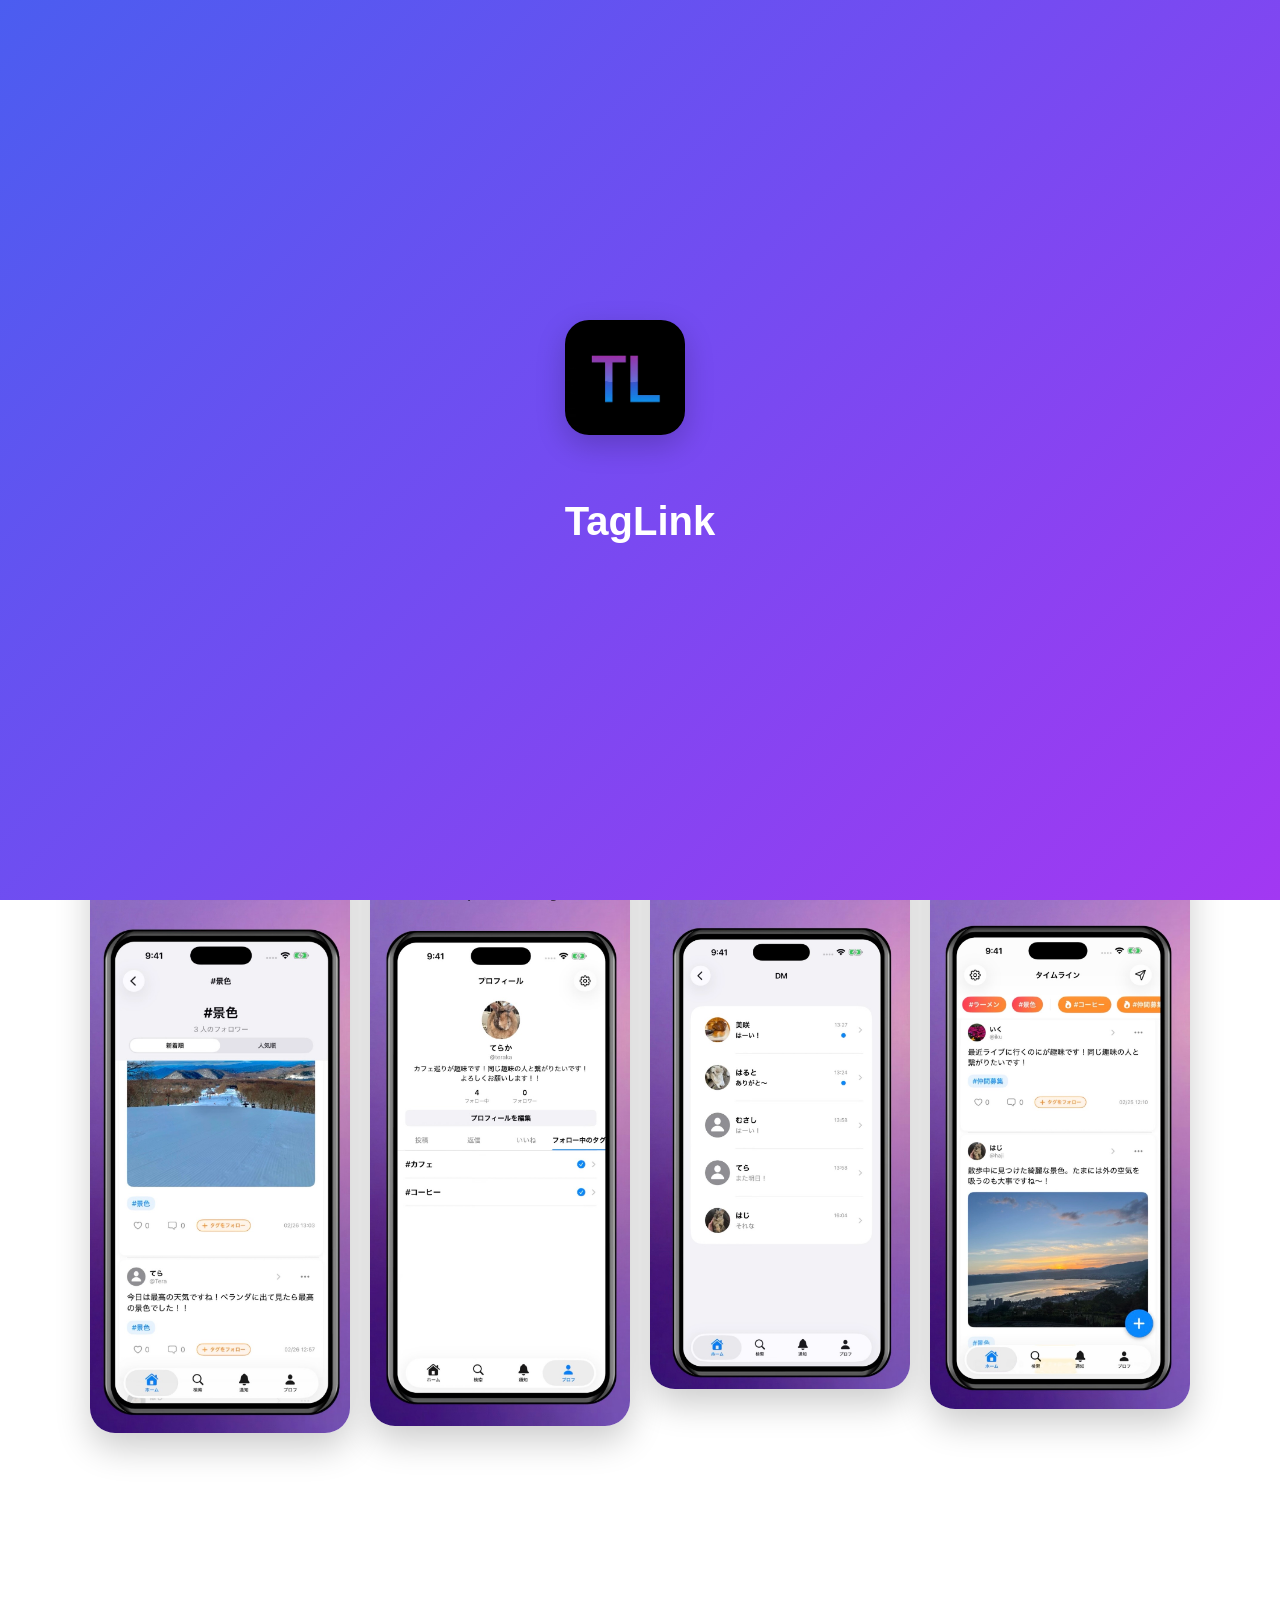
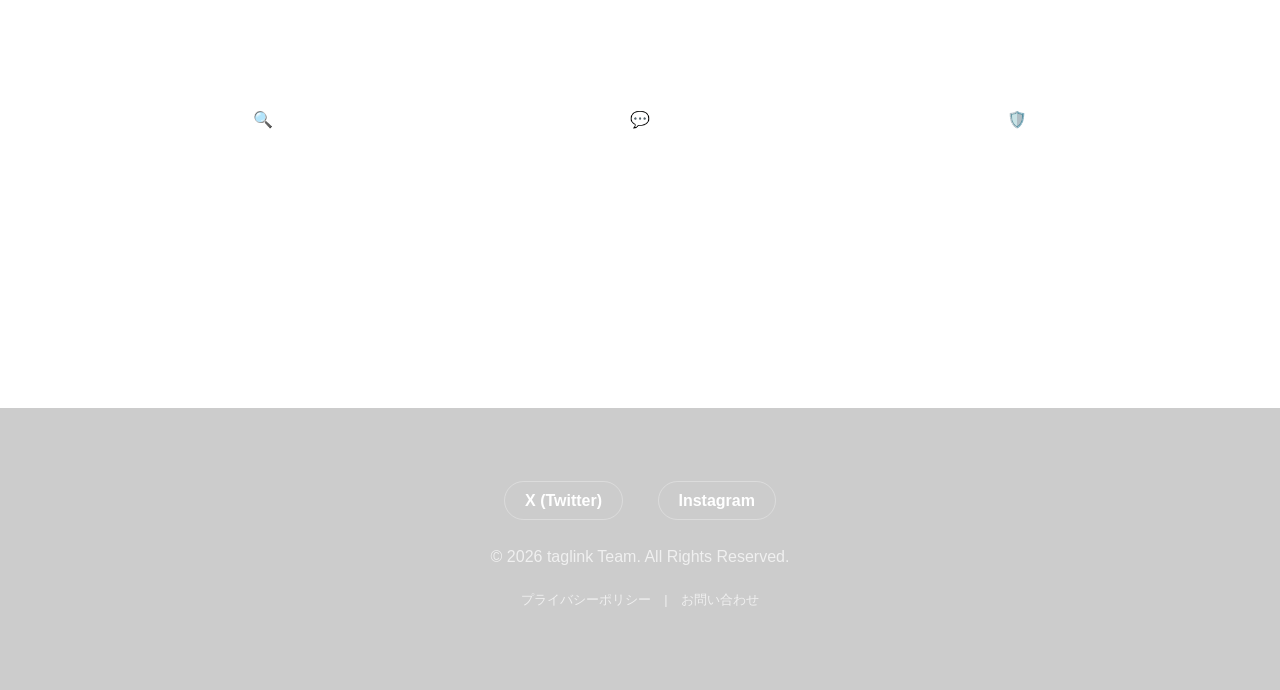
==== index.html @ c2d775d8 "Update: サイトの編集を反映" ====
<!DOCTYPE html>
<html lang="ja">
<head>
    <meta charset="UTF-8">
    <meta name="viewport" content="width=device-width, initial-scale=1.0">
    <title>taglink - SNSに疲れたあなたの、新しい隠れ家。</title>
    <link rel="stylesheet" href="style.css">
</head>
<body>

    <div id="splash">
        <div class="splash-content">
            <img src="logo.png" alt="taglink logo" class="splash-logo">
            <h1 class="splash-text">TagLink</h1>
        </div>
    </div>

    <header></header>

    <section class="hero">
        <div class="container hero-flex">
            <div class="logo-container">
                <img src="logo.png" alt="taglink" class="logo-img">
            </div>

            <div class="hero-text">
                <h2 class="animate-text">
                    <span class="line">SNSに疲れたあなたの、</span>
                    <span class="line">新しい隠れ家。</span>
                </h2>
                <p class="animate-text-sub hero-sub-desc">タイムラインの喧騒に疲れていませんか？<br>taglink（タグリンク）は、共通の趣味やニッチな話題を持つ人とだけ、穏やかに熱量を共有できる場所です。</p>
                <div class="cta-buttons animate-text-sub">
                    <a href="https://apps.apple.com/jp/app/taglink/id6757899054" 
                       class="btn-store-official" 
                       target="_blank" 
                       rel="noopener noreferrer">
                        <img src="https://tools.applemediaservices.com/api/badges/download-on-the-app-store/black/ja-jp?size=250x83" alt="App Storeからダウンロード">
                    </a>
                </div>
            </div>
        </div>
    </section>

    <section class="gallery">
        <div class="container">
            <h3 class="section-title">App Screenshots</h3>
            <div class="gallery-grid">
                <div class="gallery-item reveal"><img src="introduction1.png" alt="紹介画像1"></div>
                <div class="gallery-item reveal"><img src="introduction2.png" alt="紹介画像2"></div>
                <div class="gallery-item reveal"><img src="introduction3.png" alt="紹介画像3"></div>
                <div class="gallery-item reveal"><img src="introduction4.png" alt="紹介画像4"></div>
            </div>
        </div>
    </section>

    <section id="features" class="features">
        <div class="container">
            <h3 class="section-title">Features</h3>
            <div class="feature-grid">
                <div class="feature-item reveal">
                    <div class="icon">🔍</div>
                    <h4>ニッチな検索</h4>
                    <p>タグを通じて、あなたの興味にぴったりなコミュニティを見つけます。</p>
                </div>
                <div class="feature-item reveal">
                    <div class="icon">💬</div>
                    <h4>ダイレクトに繋がる</h4>
                    <p>いいねやフォロー、DM機能で、深いコミュニケーションが可能です。</p>
                </div>
                <div class="feature-item reveal">
                    <div class="icon">🛡️</div>
                    <h4>シンプルな操作</h4>
                    <p>余計な機能を削ぎ落とし、使いやすさを追求したUI設計です。</p>
                </div>
            </div>
        </div>
    </section>

    <footer>
        <div class="container">
            <div class="footer-sns">
                <a href="https://x.com/taglink?s=11" target="_blank" rel="noopener noreferrer" class="sns-link">X (Twitter)</a>
                <a href="https://www.instagram.com/taglink_084?igsh=MTI5am5sdDQzdGlncQ%3D%3D&utm_source=qr" target="_blank" rel="noopener noreferrer" class="sns-link">Instagram</a>
            </div>
            <p>&copy; 2026 taglink Team. All Rights Reserved.</p>
            <nav class="footer-sub-nav">
                <a href="privacy.html">プライバシーポリシー</a> | 
                <a href="https://forms.gle/xZ3R9toYipcsbg6YA" target="_blank" rel="noopener noreferrer">お問い合わせ</a>
            </nav>
        </div>
    </footer>

    <script src="script.js"></script>
</body>
</html>
---- style.css ----
:root {
    --text-color: #FFFFFF;
    --text-muted: rgba(255, 255, 255, 0.7);
    --gradient-bg: linear-gradient(135deg, #4b5df0 0%, #a238f2 100%);
}

body {
    font-family: -apple-system, BlinkMacSystemFont, "Segoe UI", Roboto, "Helvetica Neue", Arial, sans-serif;
    line-height: 1.6;
    color: var(--text-color);
    background: var(--gradient-bg);
    background-attachment: fixed;
    margin: 0;
}

/* スプラッシュ画面 */
#splash {
    position: fixed;
    top: 0; left: 0; width: 100%; height: 100%;
    background: var(--gradient-bg);
    display: flex; justify-content: center; align-items: center;
    z-index: 9999;
    transition: opacity 0.8s ease, visibility 0.8s;
}
#splash.fade-out { opacity: 0; visibility: hidden; }
.splash-logo { width: 120px; border-radius: 24px; box-shadow: 0 10px 30px rgba(0,0,0,0.2); margin-bottom: 20px; }
.splash-text { font-size: 2.5rem; font-weight: bold; }

/* レイアウト */
.container { max-width: 1100px; margin: 0 auto; padding: 0 20px; }
header { padding: 30px 0; }
.logo-container { display: flex; justify-content: center; margin-bottom: 30px; }
.logo-img { width: 120px; height: auto; border-radius: 24px; box-shadow: 0 10px 30px rgba(0,0,0,0.1); }

/* ヒーロー */
.hero { padding: 40px 0 60px; text-align: center; }
.hero-flex { display: flex; flex-direction: column; align-items: center; }
.hero-text h2 { font-size: 2.6rem; line-height: 1.4; margin-bottom: 24px; letter-spacing: -0.01em; }

/* アニメーションテキスト */
.animate-text .line {
    display: block; opacity: 0; transform: translateY(30px);
    background: linear-gradient(to right, #fff 20%, #e0e0e0 50%, #fff 80%);
    background-size: 200% auto;
    -webkit-background-clip: text; -webkit-text-fill-color: transparent;
    transition: transform 0.8s cubic-bezier(0.2, 0.8, 0.2, 1), opacity 0.8s ease;
}
.hero-text.is-visible .line {
    opacity: 1; transform: translateY(0);
    animation: shine 5s linear infinite, floating 4s ease-in-out infinite;
}
.hero-text.is-visible .line:nth-child(1) { transition-delay: 0.2s; }
.hero-text.is-visible .line:nth-child(2) { transition-delay: 0.5s; animation-delay: 0s, 0.5s; }

@keyframes shine { to { background-position: 200% center; } }
@keyframes floating {
    0%, 100% { transform: translateY(0px); }
    50% { transform: translateY(-8px); }
}

/* サブテキスト調整 */
.hero-sub-desc {
    font-size: 1.05rem;
    max-width: 600px;
    margin: 0 auto 40px auto;
    line-height: 1.8;
    font-weight: 300;
    word-break: keep-all; /* モバイルでの不自然な改行を防ぐ */
}

.animate-text-sub { opacity: 0; transform: translateY(20px); transition: 1s; }
.hero-text.is-visible .animate-text-sub { opacity: 1; transform: translateY(0); transition-delay: 1.2s; }

/* Apple公式バッジスタイル */
.btn-store-official {
    display: inline-block;
    transition: transform 0.2s ease, box-shadow 0.2s ease;
    border-radius: 13px;
    height: 50px;
    overflow: hidden;
    margin-bottom: 40px;
    box-shadow: 0 4px 12px rgba(0,0,0,0.15);
}
.btn-store-official img {
    height: 50px;
    width: auto;
    vertical-align: middle;
}
.btn-store-official:hover {
    transform: scale(1.04);
    box-shadow: 0 6px 20px rgba(0,0,0,0.25);
}

/* ギャラリー */
.gallery { padding: 60px 0; }
.gallery-grid { display: grid; grid-template-columns: repeat(4, 1fr); gap: 20px; }
.gallery-item img { width: 100%; border-radius: 25px; box-shadow: 0 15px 35px rgba(0,0,0,0.2); transition: 0.3s; }
.gallery-item:hover img { transform: translateY(-10px); }

/* 特徴 */
.features { padding: 100px 0; background: rgba(255, 255, 255, 0.05); backdrop-filter: blur(10px); border-radius: 50px 50px 0 0; }
.feature-grid { display: grid; grid-template-columns: repeat(auto-fit, minmax(280px, 1fr)); gap: 30px; }
.feature-item { text-align: center; padding: 40px 20px; background: rgba(255, 255, 255, 0.1); border-radius: 24px; transition: 0.3s; }
.reveal { opacity: 0; transform: translateY(40px); transition: 0.8s; }
.reveal.active { opacity: 1; transform: translateY(0); }

/* フッター */
footer { padding: 80px 0; text-align: center; background: rgba(0, 0, 0, 0.2); color: var(--text-muted); }
.footer-sns { margin-bottom: 30px; }
.sns-link {
    color: #fff;
    text-decoration: none;
    margin: 0 15px;
    font-weight: 600;
    padding: 10px 20px;
    border: 1px solid rgba(255, 255, 255, 0.3);
    border-radius: 30px;
    transition: all 0.3s;
}
.sns-link:hover {
    background: #fff;
    color: #4b5df0;
}
.footer-sub-nav { margin-top: 20px; font-size: 0.8rem; }
.footer-sub-nav a { color: var(--text-muted); text-decoration: none; margin: 0 10px; }

@media (max-width: 900px) { .gallery-grid { grid-template-columns: repeat(2, 1fr); } }
@media (max-width: 600px) { 
    .gallery-grid { grid-template-columns: 1fr; } 
    .sns-link { display: block; margin: 10px auto; width: fit-content; }
    .hero-text h2 { font-size: 2.0rem; } /* モバイルでのタイトルサイズ最適化 */
}
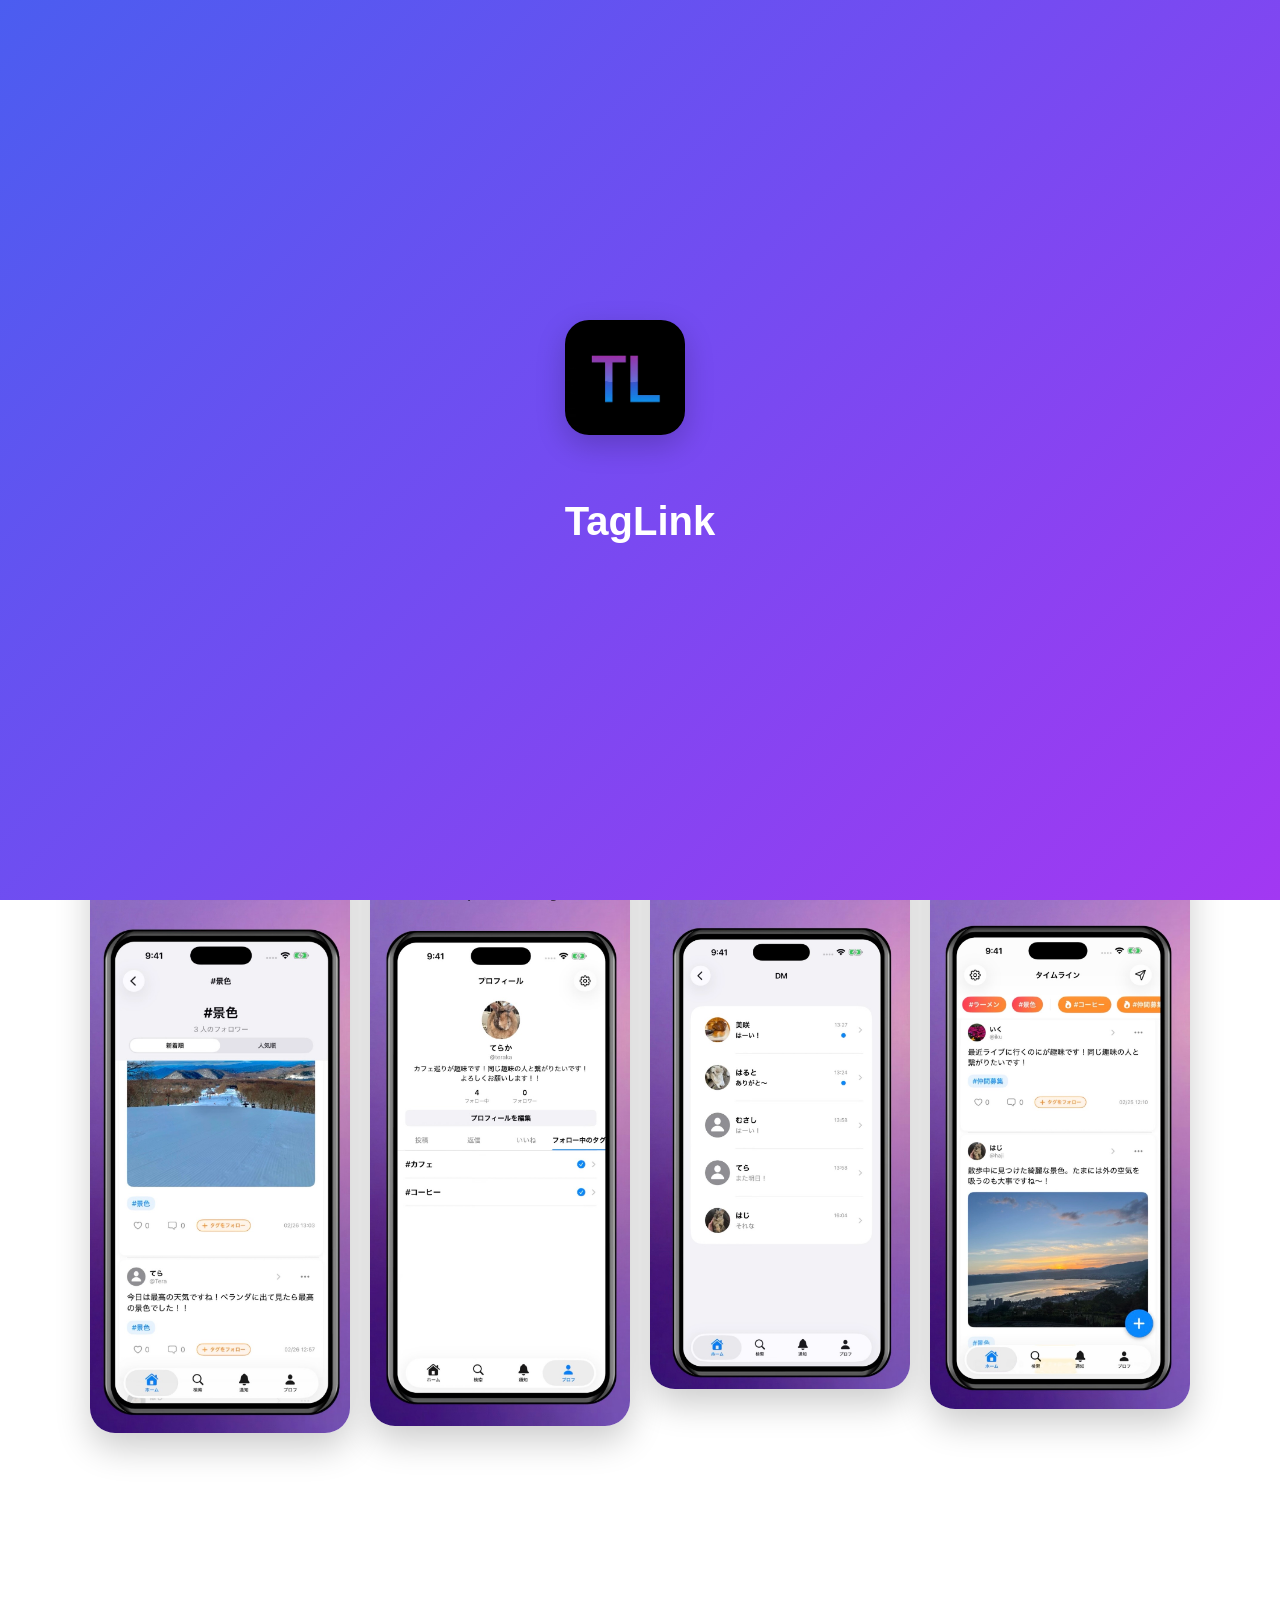
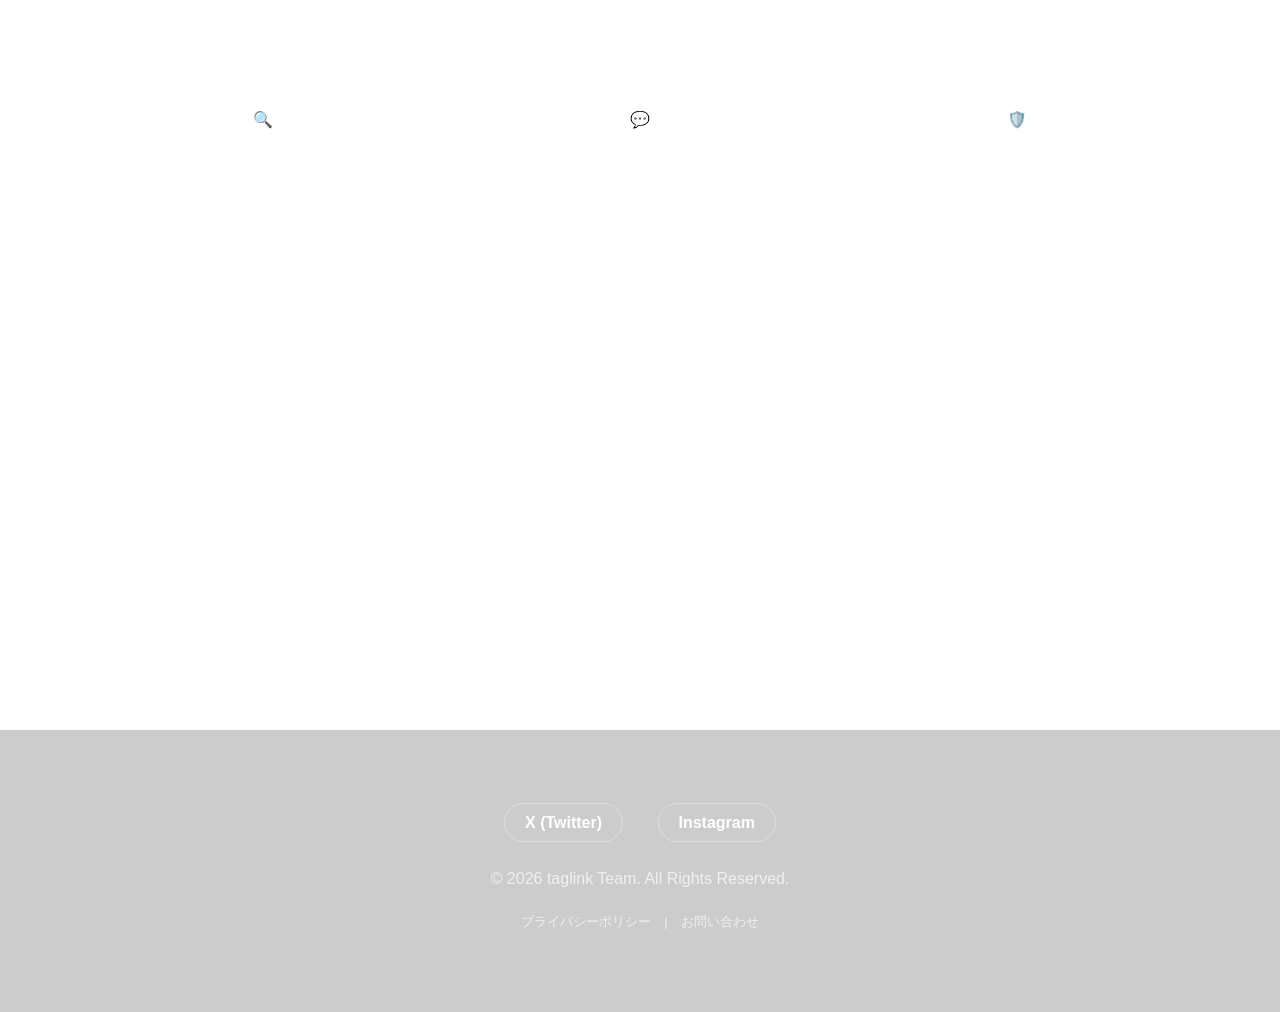
==== commit 74113207: "feat: add room feature card to features section Co-Authored-By: Claude Sonnet 4.6 <noreply@anthropic" ====
--- a/index.html
+++ b/index.html
@@ -72,6 +72,11 @@
                     <h4>シンプルな操作</h4>
                     <p>余計な機能を削ぎ落とし、使いやすさを追求したUI設計です。</p>
                 </div>
+                <div class="feature-item reveal">
+                    <div class="icon">🏠</div>
+                    <h4>テーマ別の部屋</h4>
+                    <p>同じタグの中に「部屋」を作って、気の合うメンバーだけで深く語り合えます。ピン留めアナウンスやプライベート設定など、コミュニティ運営に役立つ機能も充実。</p>
+                </div>
             </div>
         </div>
     </section>
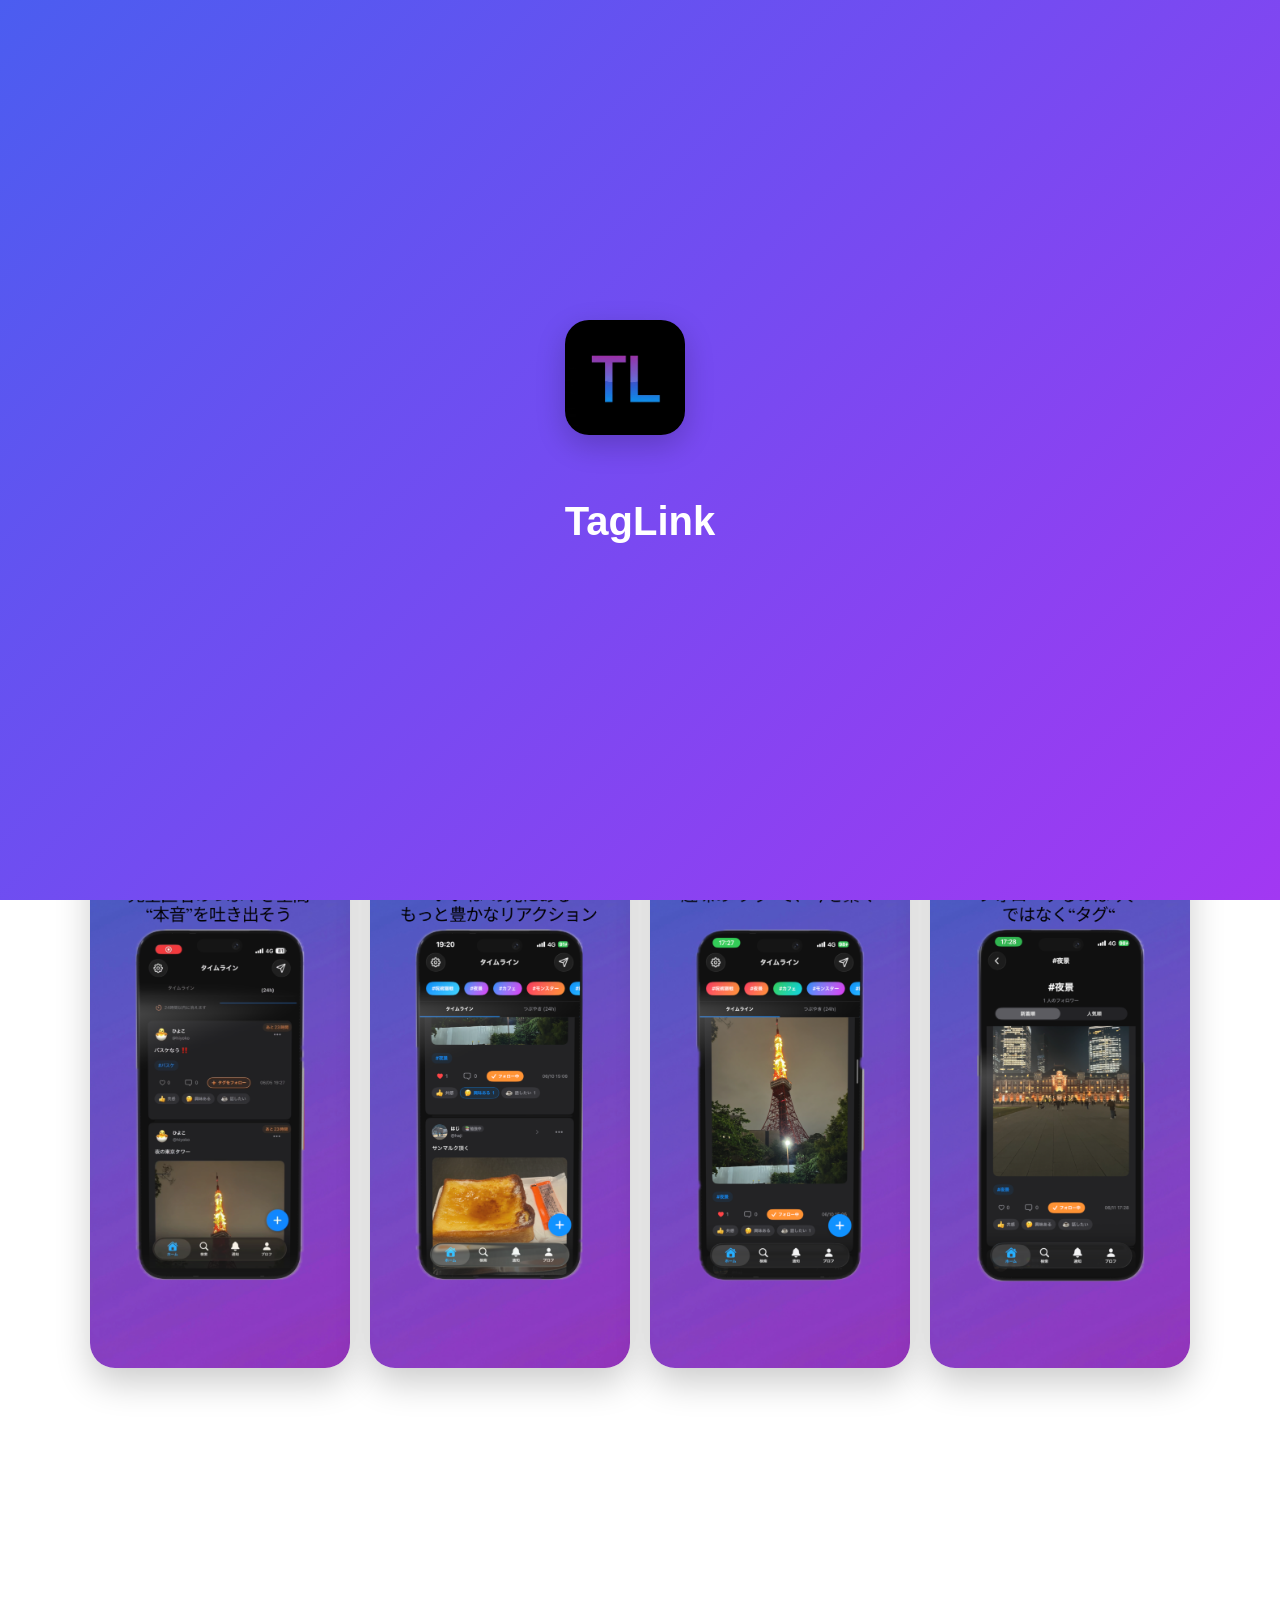
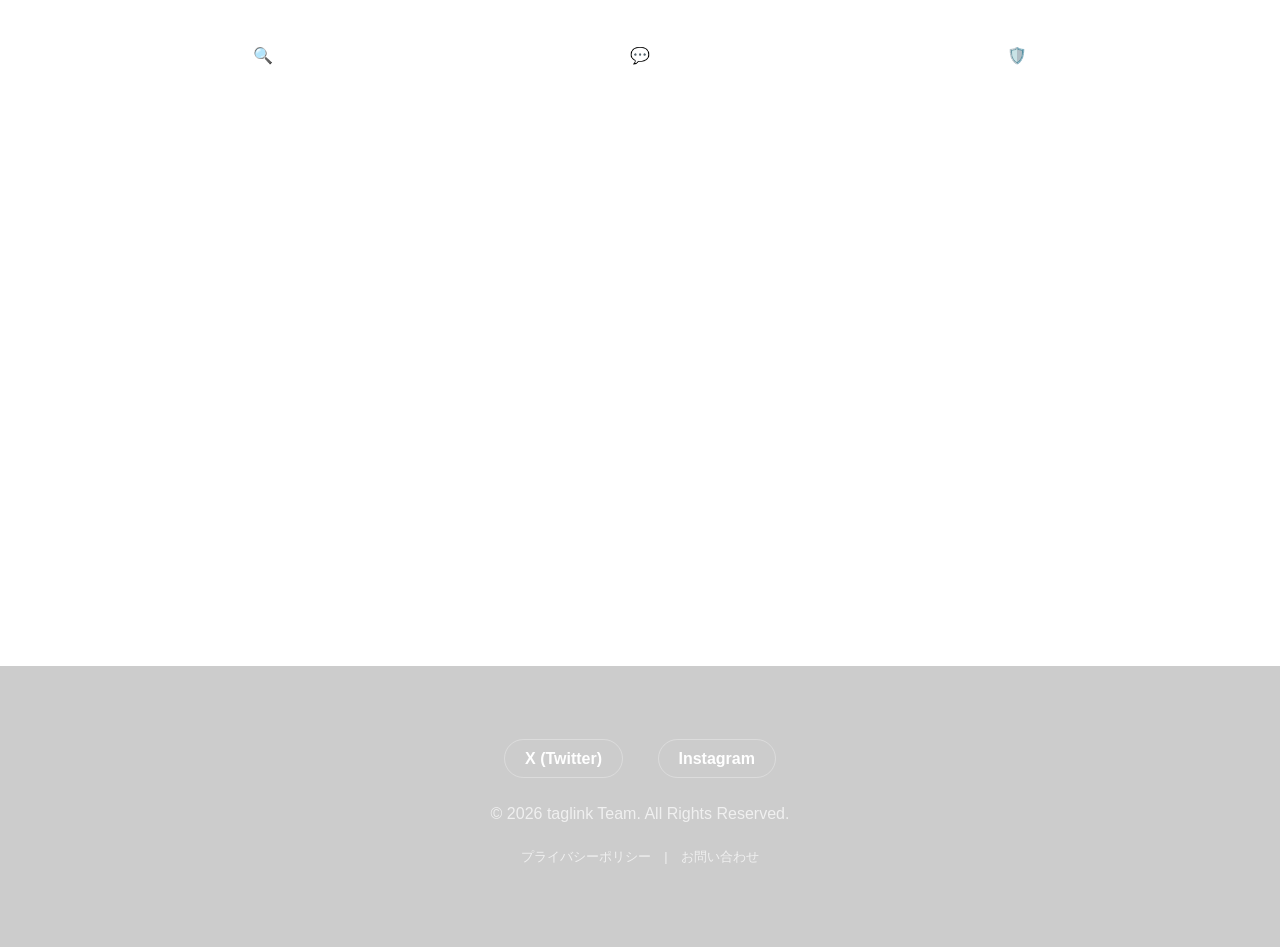
==== commit 28f50b18: "feat: update catchcopy and replace gallery images - New h2: 同じ熱量の仲間と出会う、語り合うための部屋。 - Updated subtitl" ====
--- a/index.html
+++ b/index.html
@@ -25,10 +25,10 @@
 
             <div class="hero-text">
                 <h2 class="animate-text">
-                    <span class="line">SNSに疲れたあなたの、</span>
-                    <span class="line">新しい隠れ家。</span>
+                    <span class="line">同じ熱量の仲間と出会う、</span>
+                    <span class="line">語り合うための部屋。</span>
                 </h2>
-                <p class="animate-text-sub hero-sub-desc">タイムラインの喧騒に疲れていませんか？<br>taglink（タグリンク）は、共通の趣味やニッチな話題を持つ人とだけ、穏やかに熱量を共有できる場所です。</p>
+                <p class="animate-text-sub hero-sub-desc">タグでつながり、テーマごとの「部屋」で盛り上がる。taglink（タグリンク）は、気の合う仲間とだけディープに会話を楽しめる、居心地の良い場所です。</p>
                 <div class="cta-buttons animate-text-sub">
                     <a href="https://apps.apple.com/jp/app/taglink/id6757899054" 
                        class="btn-store-official" 
@@ -45,10 +45,10 @@
         <div class="container">
             <h3 class="section-title">App Screenshots</h3>
             <div class="gallery-grid">
-                <div class="gallery-item reveal"><img src="introduction1.png" alt="紹介画像1"></div>
-                <div class="gallery-item reveal"><img src="introduction2.png" alt="紹介画像2"></div>
-                <div class="gallery-item reveal"><img src="introduction3.png" alt="紹介画像3"></div>
-                <div class="gallery-item reveal"><img src="introduction4.png" alt="紹介画像4"></div>
+                <div class="gallery-item reveal"><img src="1.jpg" alt="完全匿名のつぶやき空間"></div>
+                <div class="gallery-item reveal"><img src="2.jpg" alt="いいねの先にあるリアクション"></div>
+                <div class="gallery-item reveal"><img src="3.jpg" alt="趣味のタグで今を繋ぐ"></div>
+                <div class="gallery-item reveal"><img src="4.jpg" alt="フォローするのはタグ"></div>
             </div>
         </div>
     </section>
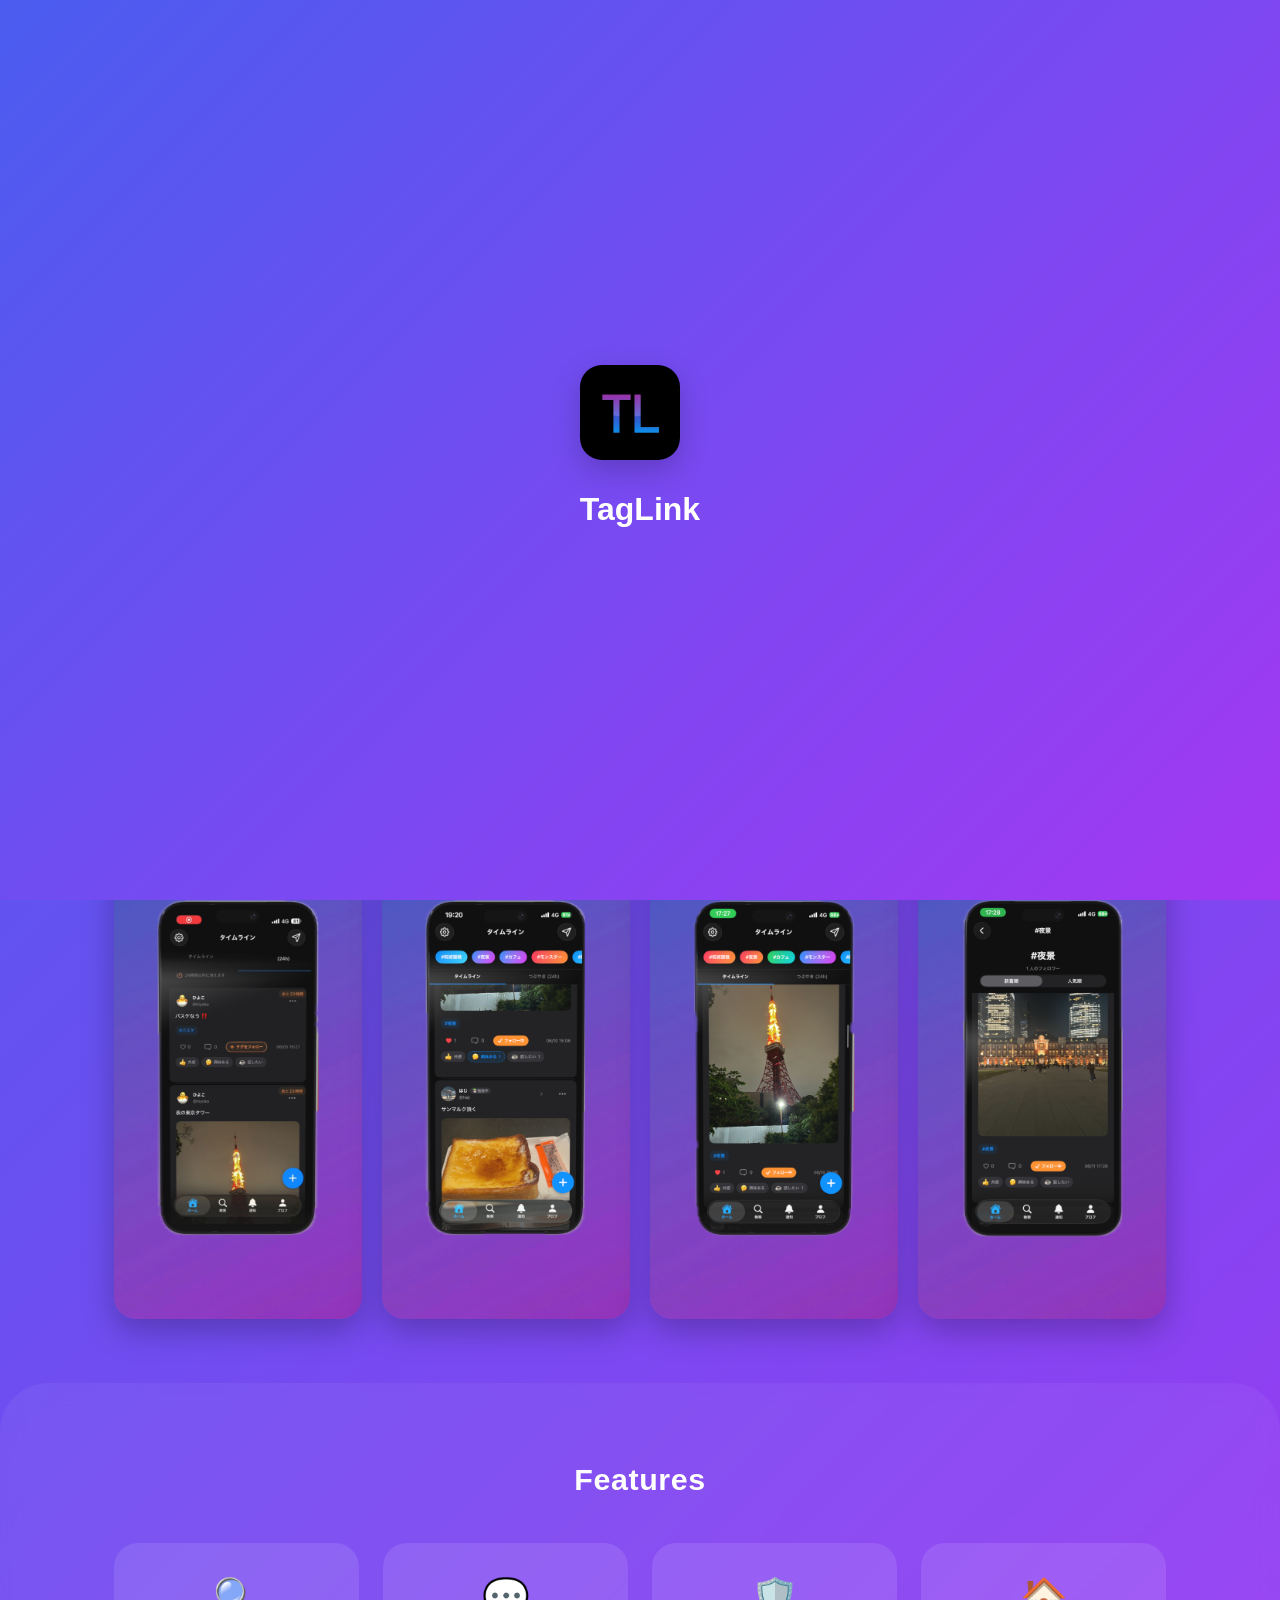
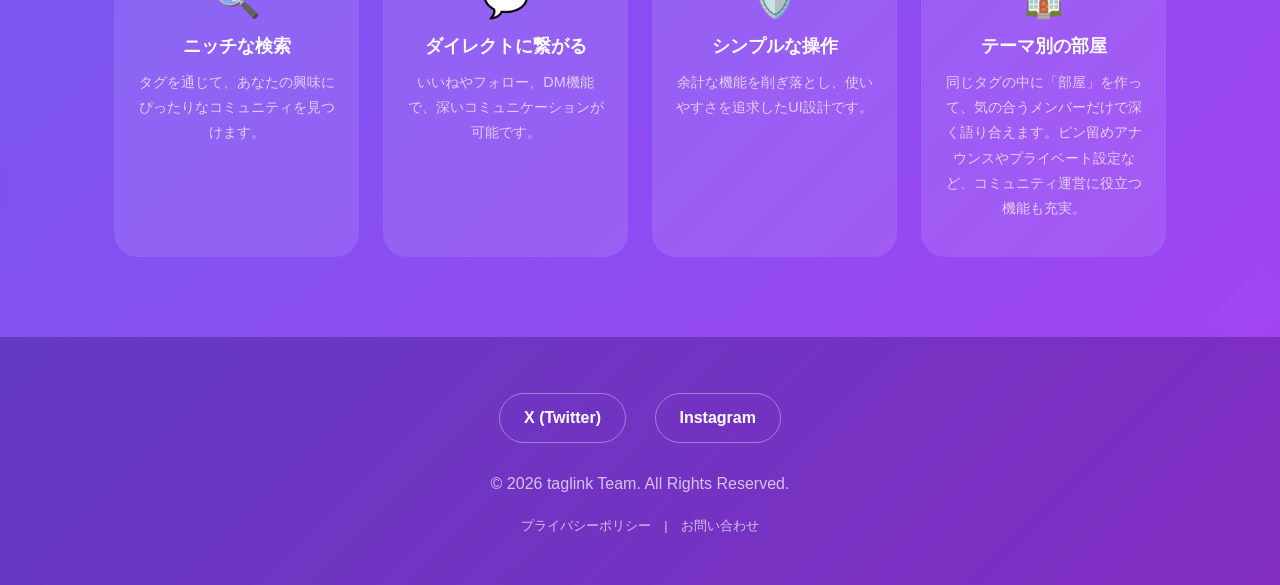
==== commit 3142ad2e: "fix: improve hero subtitle line-breaking for all screen sizes - Change word-break: keep-all → normal" ====
--- a/index.html
+++ b/index.html
@@ -28,7 +28,7 @@
                     <span class="line">同じ熱量の仲間と出会う、</span>
                     <span class="line">語り合うための部屋。</span>
                 </h2>
-                <p class="animate-text-sub hero-sub-desc">タグでつながり、テーマごとの「部屋」で盛り上がる。taglink（タグリンク）は、気の合う仲間とだけディープに会話を楽しめる、居心地の良い場所です。</p>
+                <p class="animate-text-sub hero-sub-desc">タグでつながり、<br class="br-sp">テーマごとの「部屋」で盛り上がる。<br>taglink（タグリンク）は、気の合う仲間とだけ<br class="br-tb">ディープに会話を楽しめる、居心地の良い場所です。</p>
                 <div class="cta-buttons animate-text-sub">
                     <a href="https://apps.apple.com/jp/app/taglink/id6757899054" 
                        class="btn-store-official" 
--- a/style.css
+++ b/style.css
@@ -3,50 +3,118 @@
     --text-muted: rgba(255, 255, 255, 0.7);
     --gradient-bg: linear-gradient(135deg, #4b5df0 0%, #a238f2 100%);
 }
+
+/* ====================================================================
+   Base
+   ==================================================================== */
+
+*, *::before, *::after { box-sizing: border-box; }
 
 body {
     font-family: -apple-system, BlinkMacSystemFont, "Segoe UI", Roboto, "Helvetica Neue", Arial, sans-serif;
     line-height: 1.6;
     color: var(--text-color);
     background: var(--gradient-bg);
-    background-attachment: fixed;
+    /* iOS で background-attachment: fixed がバグるため scroll を使用 */
+    background-attachment: scroll;
     margin: 0;
-}
-
-/* スプラッシュ画面 */
+    overflow-x: hidden;
+}
+
+/* ====================================================================
+   スプラッシュ画面
+   ==================================================================== */
+
 #splash {
     position: fixed;
     top: 0; left: 0; width: 100%; height: 100%;
     background: var(--gradient-bg);
-    display: flex; justify-content: center; align-items: center;
+    display: flex;
+    flex-direction: column;
+    justify-content: center;
+    align-items: center;
     z-index: 9999;
     transition: opacity 0.8s ease, visibility 0.8s;
 }
 #splash.fade-out { opacity: 0; visibility: hidden; }
-.splash-logo { width: 120px; border-radius: 24px; box-shadow: 0 10px 30px rgba(0,0,0,0.2); margin-bottom: 20px; }
-.splash-text { font-size: 2.5rem; font-weight: bold; }
-
-/* レイアウト */
-.container { max-width: 1100px; margin: 0 auto; padding: 0 20px; }
-header { padding: 30px 0; }
-.logo-container { display: flex; justify-content: center; margin-bottom: 30px; }
-.logo-img { width: 120px; height: auto; border-radius: 24px; box-shadow: 0 10px 30px rgba(0,0,0,0.1); }
-
-/* ヒーロー */
-.hero { padding: 40px 0 60px; text-align: center; }
-.hero-flex { display: flex; flex-direction: column; align-items: center; }
-.hero-text h2 { font-size: 2.6rem; line-height: 1.4; margin-bottom: 24px; letter-spacing: -0.01em; }
+.splash-logo {
+    width: 100px;
+    border-radius: 22px;
+    box-shadow: 0 10px 30px rgba(0,0,0,0.2);
+    margin-bottom: 16px;
+}
+.splash-text { font-size: 2rem; font-weight: bold; margin: 0; }
+
+/* ====================================================================
+   レイアウト共通
+   ==================================================================== */
+
+.container {
+    max-width: 1100px;
+    margin: 0 auto;
+    padding: 0 24px;
+}
+
+header { padding: 20px 0; }
+
+.section-title {
+    text-align: center;
+    font-size: clamp(1.4rem, 4vw, 1.9rem);
+    font-weight: 700;
+    margin: 0 0 40px;
+    letter-spacing: 0.02em;
+}
+
+/* ====================================================================
+   ヒーローセクション
+   ==================================================================== */
+
+.hero {
+    padding: 48px 0 64px;
+    text-align: center;
+}
+.hero-flex {
+    display: flex;
+    flex-direction: column;
+    align-items: center;
+}
+
+.logo-container {
+    display: flex;
+    justify-content: center;
+    margin-bottom: 28px;
+}
+.logo-img {
+    width: 100px;
+    height: auto;
+    border-radius: 22px;
+    box-shadow: 0 10px 30px rgba(0,0,0,0.15);
+}
+
+/* h2: clamp でブレークポイントなしに流体フォント */
+.hero-text h2 {
+    font-size: clamp(1.7rem, 5.5vw, 2.6rem);
+    line-height: 1.45;
+    margin-bottom: 20px;
+    letter-spacing: -0.01em;
+    padding: 0 8px;
+}
 
 /* アニメーションテキスト */
 .animate-text .line {
-    display: block; opacity: 0; transform: translateY(30px);
+    display: block;
+    opacity: 0;
+    transform: translateY(30px);
     background: linear-gradient(to right, #fff 20%, #e0e0e0 50%, #fff 80%);
     background-size: 200% auto;
-    -webkit-background-clip: text; -webkit-text-fill-color: transparent;
+    -webkit-background-clip: text;
+    -webkit-text-fill-color: transparent;
+    background-clip: text;
     transition: transform 0.8s cubic-bezier(0.2, 0.8, 0.2, 1), opacity 0.8s ease;
 }
 .hero-text.is-visible .line {
-    opacity: 1; transform: translateY(0);
+    opacity: 1;
+    transform: translateY(0);
     animation: shine 5s linear infinite, floating 4s ease-in-out infinite;
 }
 .hero-text.is-visible .line:nth-child(1) { transition-delay: 0.2s; }
@@ -55,78 +123,250 @@
 @keyframes shine { to { background-position: 200% center; } }
 @keyframes floating {
     0%, 100% { transform: translateY(0px); }
-    50% { transform: translateY(-8px); }
-}
-
-/* サブテキスト調整 */
+    50%       { transform: translateY(-8px); }
+}
+
+/* サブテキスト */
 .hero-sub-desc {
-    font-size: 1.05rem;
-    max-width: 600px;
-    margin: 0 auto 40px auto;
-    line-height: 1.8;
+    font-size: clamp(0.9rem, 2.5vw, 1.05rem);
+    max-width: 580px;
+    margin: 0 auto 36px;
+    line-height: 1.85;
     font-weight: 300;
-    word-break: keep-all; /* モバイルでの不自然な改行を防ぐ */
-}
-
-.animate-text-sub { opacity: 0; transform: translateY(20px); transition: 1s; }
-.hero-text.is-visible .animate-text-sub { opacity: 1; transform: translateY(0); transition-delay: 1.2s; }
-
-/* Apple公式バッジスタイル */
+    padding: 0 4px;
+    /* keep-all は日本語で改行を完全に阻害するため normal に変更 */
+    word-break: normal;
+    overflow-wrap: break-word;
+}
+
+/* レスポンシブ改行ヘルパー: デフォルトは非表示 */
+.br-tb, .br-sp { display: none; }
+
+.animate-text-sub {
+    opacity: 0;
+    transform: translateY(20px);
+    transition: opacity 1s ease, transform 1s ease;
+}
+.hero-text.is-visible .animate-text-sub {
+    opacity: 1;
+    transform: translateY(0);
+    transition-delay: 1.2s;
+}
+
+/* App Store バッジ */
 .btn-store-official {
     display: inline-block;
     transition: transform 0.2s ease, box-shadow 0.2s ease;
     border-radius: 13px;
     height: 50px;
     overflow: hidden;
-    margin-bottom: 40px;
+    margin-bottom: 0;
     box-shadow: 0 4px 12px rgba(0,0,0,0.15);
 }
 .btn-store-official img {
     height: 50px;
     width: auto;
-    vertical-align: middle;
+    display: block;
 }
 .btn-store-official:hover {
     transform: scale(1.04);
     box-shadow: 0 6px 20px rgba(0,0,0,0.25);
 }
 
-/* ギャラリー */
-.gallery { padding: 60px 0; }
-.gallery-grid { display: grid; grid-template-columns: repeat(4, 1fr); gap: 20px; }
-.gallery-item img { width: 100%; border-radius: 25px; box-shadow: 0 15px 35px rgba(0,0,0,0.2); transition: 0.3s; }
-.gallery-item:hover img { transform: translateY(-10px); }
-
-/* 特徴 */
-.features { padding: 100px 0; background: rgba(255, 255, 255, 0.05); backdrop-filter: blur(10px); border-radius: 50px 50px 0 0; }
-.feature-grid { display: grid; grid-template-columns: repeat(auto-fit, minmax(280px, 1fr)); gap: 30px; }
-.feature-item { text-align: center; padding: 40px 20px; background: rgba(255, 255, 255, 0.1); border-radius: 24px; transition: 0.3s; }
-.reveal { opacity: 0; transform: translateY(40px); transition: 0.8s; }
-.reveal.active { opacity: 1; transform: translateY(0); }
-
-/* フッター */
-footer { padding: 80px 0; text-align: center; background: rgba(0, 0, 0, 0.2); color: var(--text-muted); }
-.footer-sns { margin-bottom: 30px; }
+/* ====================================================================
+   ギャラリー（スクリーンショット4枚）
+   ==================================================================== */
+
+.gallery { padding: 56px 0 64px; }
+
+.gallery-grid {
+    display: grid;
+    grid-template-columns: repeat(4, 1fr);
+    gap: 20px;
+    align-items: start;
+}
+
+.gallery-item img {
+    width: 100%;
+    height: auto;
+    border-radius: 22px;
+    box-shadow: 0 12px 32px rgba(0,0,0,0.25);
+    transition: transform 0.3s ease, box-shadow 0.3s ease;
+    display: block;
+}
+.gallery-item:hover img {
+    transform: translateY(-8px);
+    box-shadow: 0 20px 48px rgba(0,0,0,0.3);
+}
+
+/* ====================================================================
+   Featuresセクション
+   ==================================================================== */
+
+.features {
+    padding: 72px 0 80px;
+    background: rgba(255, 255, 255, 0.05);
+    backdrop-filter: blur(10px);
+    -webkit-backdrop-filter: blur(10px);
+    border-radius: 48px 48px 0 0;
+}
+
+.feature-grid {
+    display: grid;
+    grid-template-columns: repeat(auto-fit, minmax(240px, 1fr));
+    gap: 24px;
+}
+
+.feature-item {
+    text-align: center;
+    padding: 36px 24px;
+    background: rgba(255, 255, 255, 0.1);
+    border-radius: 24px;
+    transition: transform 0.3s ease, background 0.3s ease;
+}
+.feature-item:hover {
+    transform: translateY(-4px);
+    background: rgba(255, 255, 255, 0.15);
+}
+
+.feature-item .icon {
+    font-size: 2.4rem;
+    margin-bottom: 14px;
+    display: block;
+    line-height: 1;
+}
+.feature-item h4 {
+    font-size: 1.1rem;
+    font-weight: 700;
+    margin: 0 0 10px;
+}
+.feature-item p {
+    font-size: 0.9rem;
+    line-height: 1.75;
+    color: var(--text-muted);
+    margin: 0;
+}
+
+/* reveal アニメーション */
+.reveal {
+    opacity: 0;
+    transform: translateY(40px);
+    transition: opacity 0.8s ease, transform 0.8s ease;
+}
+.reveal.active {
+    opacity: 1;
+    transform: translateY(0);
+}
+
+/* ====================================================================
+   フッター
+   ==================================================================== */
+
+footer {
+    padding: 56px 0 48px;
+    text-align: center;
+    background: rgba(0, 0, 0, 0.2);
+    color: var(--text-muted);
+}
+
+.footer-sns { margin-bottom: 28px; }
+
 .sns-link {
     color: #fff;
     text-decoration: none;
-    margin: 0 15px;
+    margin: 0 12px;
     font-weight: 600;
-    padding: 10px 20px;
-    border: 1px solid rgba(255, 255, 255, 0.3);
+    padding: 11px 24px;
+    border: 1px solid rgba(255, 255, 255, 0.35);
     border-radius: 30px;
-    transition: all 0.3s;
+    transition: background 0.3s, color 0.3s;
+    display: inline-block;
 }
 .sns-link:hover {
     background: #fff;
     color: #4b5df0;
 }
-.footer-sub-nav { margin-top: 20px; font-size: 0.8rem; }
-.footer-sub-nav a { color: var(--text-muted); text-decoration: none; margin: 0 10px; }
-
-@media (max-width: 900px) { .gallery-grid { grid-template-columns: repeat(2, 1fr); } }
-@media (max-width: 600px) { 
-    .gallery-grid { grid-template-columns: 1fr; } 
-    .sns-link { display: block; margin: 10px auto; width: fit-content; }
-    .hero-text h2 { font-size: 2.0rem; } /* モバイルでのタイトルサイズ最適化 */
-}+
+.footer-sub-nav {
+    margin-top: 20px;
+    font-size: 0.8rem;
+}
+.footer-sub-nav a {
+    color: var(--text-muted);
+    text-decoration: none;
+    margin: 0 10px;
+}
+.footer-sub-nav a:hover { color: #fff; }
+
+/* ====================================================================
+   レスポンシブ
+   ==================================================================== */
+
+/* タブレット横 / ラップトップ小 (≤ 1024px) */
+@media (max-width: 1024px) {
+    .gallery-grid { gap: 16px; }
+}
+
+/* タブレット縦 (≤ 768px) */
+@media (max-width: 768px) {
+    /* 「ディープに〜」の前で改行 */
+    .br-tb { display: inline; }
+
+    .hero { padding: 36px 0 52px; }
+    .logo-img { width: 88px; }
+
+    .gallery { padding: 44px 0 52px; }
+    .gallery-grid {
+        grid-template-columns: repeat(2, 1fr);
+        gap: 14px;
+    }
+
+    .features { padding: 56px 0 64px; border-radius: 36px 36px 0 0; }
+    .feature-grid { gap: 16px; }
+    .feature-item { padding: 28px 18px; }
+
+    .section-title { margin-bottom: 28px; }
+    footer { padding: 44px 0 36px; }
+}
+
+/* スマートフォン (≤ 480px) */
+@media (max-width: 480px) {
+    /* 「テーマごとの〜」の前でも改行 */
+    .br-sp { display: inline; }
+
+    .container { padding: 0 16px; }
+
+    .hero { padding: 28px 0 40px; }
+    .logo-img { width: 76px; border-radius: 18px; }
+    .logo-container { margin-bottom: 20px; }
+
+    .hero-sub-desc { margin-bottom: 28px; }
+
+    /* ギャラリー: スマホは横スクロール式で全4枚を横並びに */
+    .gallery { padding: 36px 0 44px; overflow: hidden; }
+    .gallery-grid {
+        grid-template-columns: repeat(2, 1fr);
+        gap: 10px;
+    }
+    .gallery-item img { border-radius: 16px; }
+
+    .features { padding: 44px 0 52px; border-radius: 28px 28px 0 0; }
+    .feature-grid { grid-template-columns: 1fr; gap: 12px; }
+    .feature-item { padding: 24px 18px; border-radius: 18px; }
+    .feature-item .icon { font-size: 2rem; }
+
+    .footer-sns { margin-bottom: 20px; }
+    .sns-link {
+        display: block;
+        margin: 8px auto;
+        width: fit-content;
+        min-width: 160px;
+    }
+    footer { padding: 36px 0 32px; }
+}
+
+/* 極小スマホ (≤ 360px) */
+@media (max-width: 360px) {
+    .gallery-grid { grid-template-columns: 1fr; }
+    .gallery-item img { border-radius: 14px; }
+}
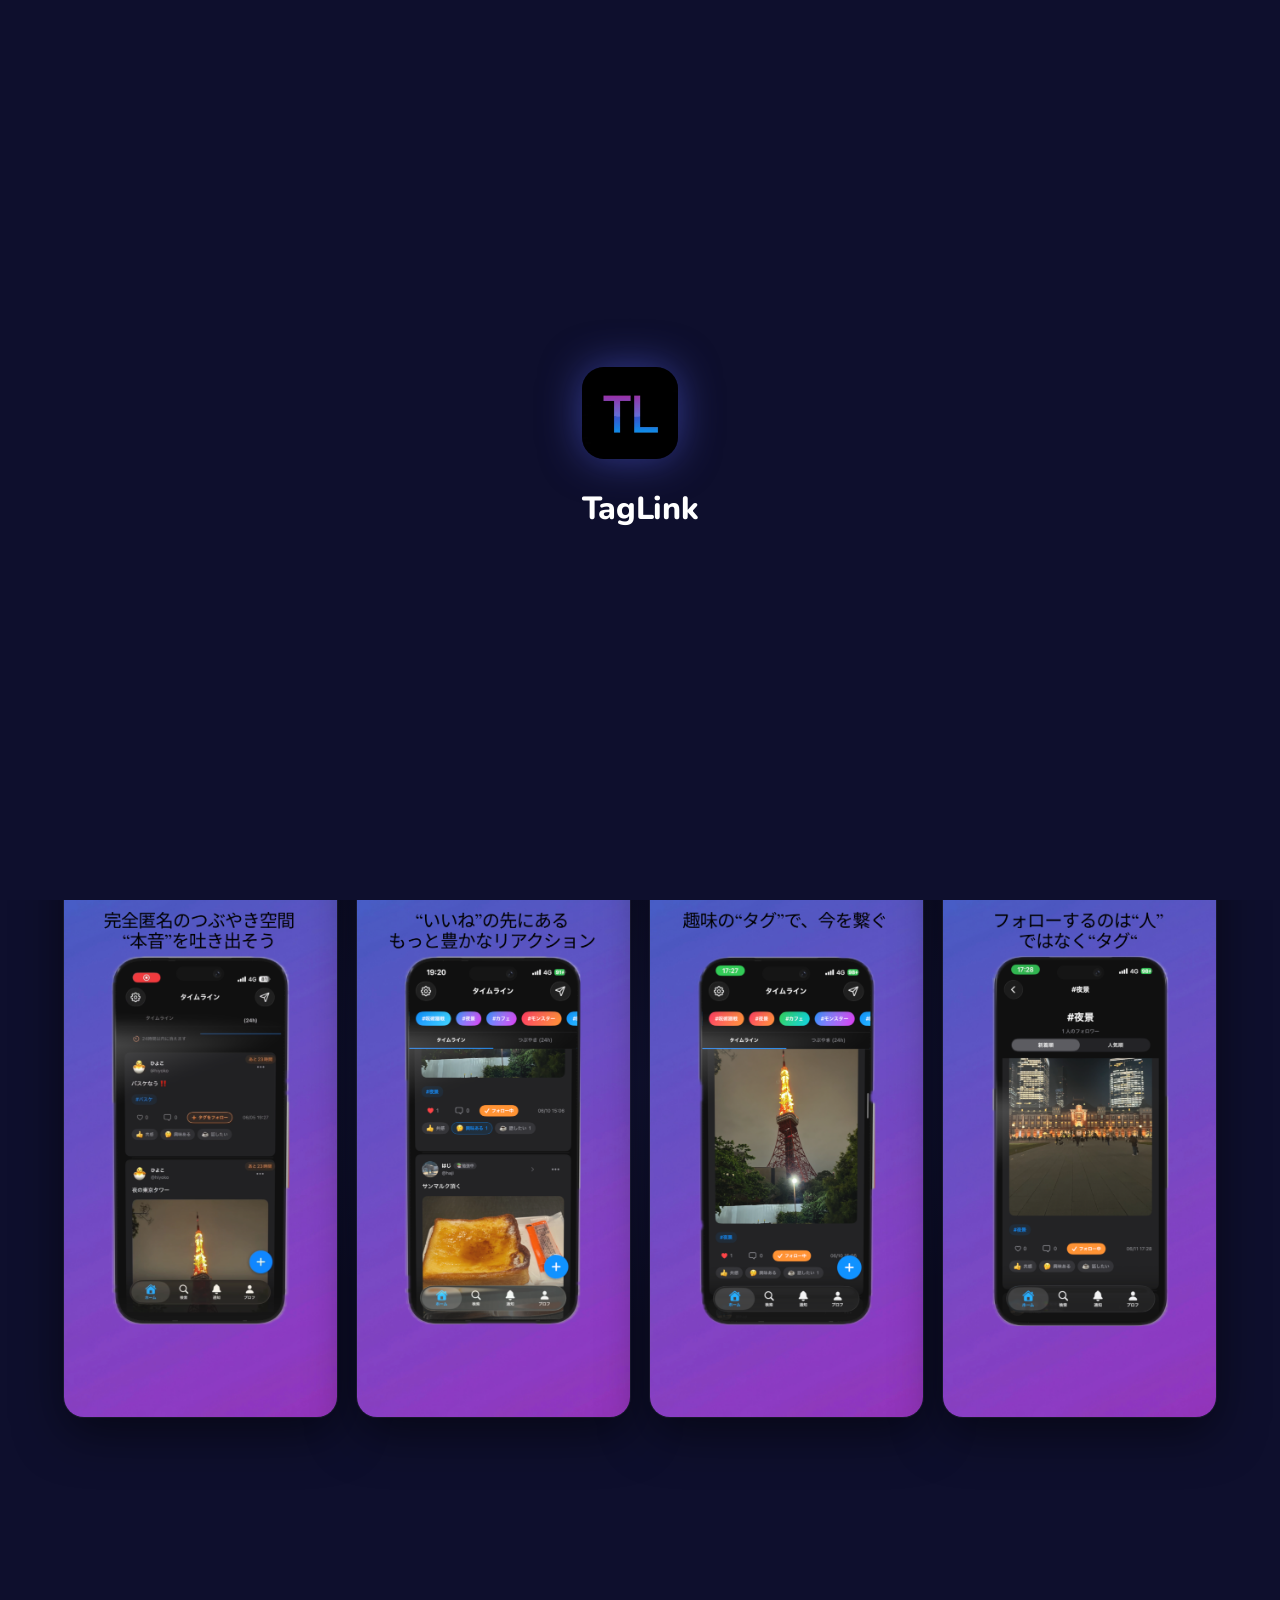
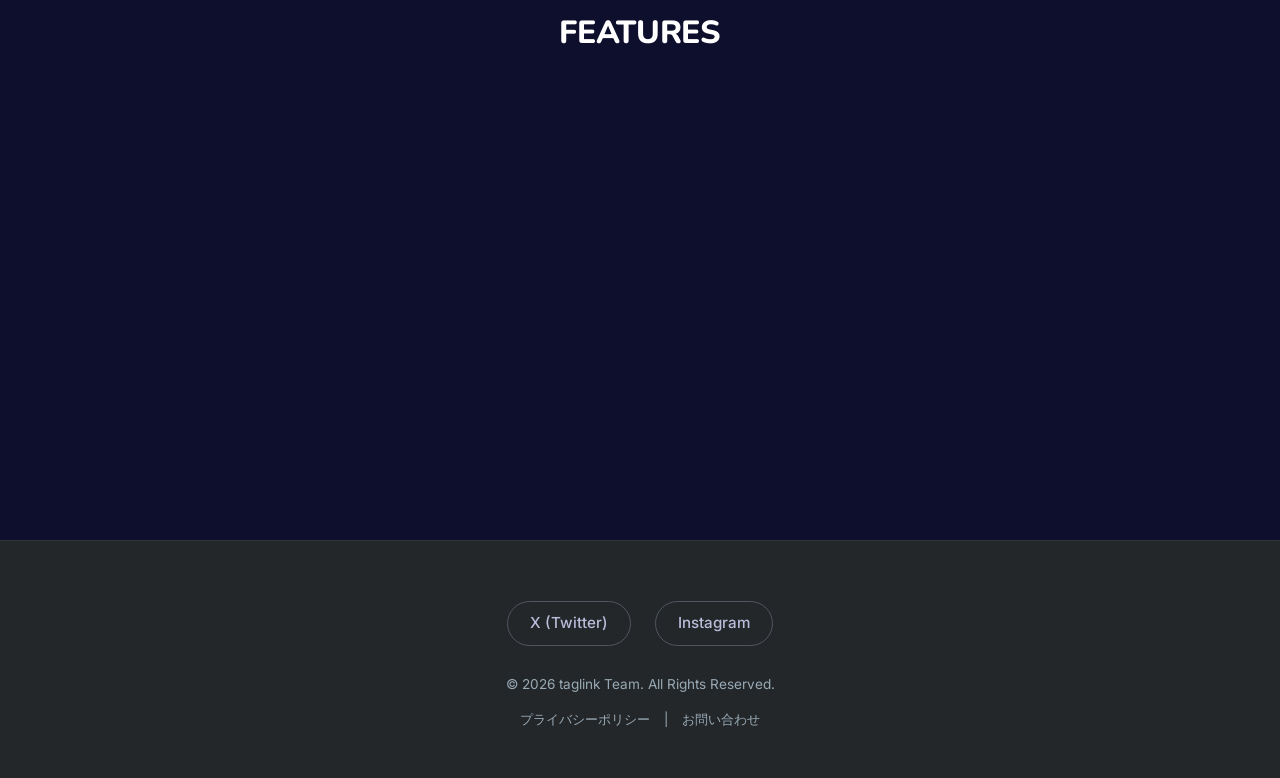
==== commit 70b710d8: "design: apply Discord-inspired dark UI system (DESIGN.md) Colors - Page bg: #0E0F2D (Cosmic Page) - " ====
--- a/index.html
+++ b/index.html
@@ -3,7 +3,11 @@
 <head>
     <meta charset="UTF-8">
     <meta name="viewport" content="width=device-width, initial-scale=1.0">
-    <title>taglink - SNSに疲れたあなたの、新しい隠れ家。</title>
+    <title>taglink — 同じ熱量の仲間と出会う、語り合うための部屋。</title>
+    <!-- Fonts: Nunito (display/headlines) + Inter (body) -->
+    <link rel="preconnect" href="https://fonts.googleapis.com">
+    <link rel="preconnect" href="https://fonts.gstatic.com" crossorigin>
+    <link href="https://fonts.googleapis.com/css2?family=Inter:wght@400;500&family=Nunito:wght@400;700;800&display=swap" rel="stylesheet">
     <link rel="stylesheet" href="style.css">
 </head>
 <body>
--- a/style.css
+++ b/style.css
@@ -1,34 +1,64 @@
+/* ====================================================================
+   Design Tokens — Discord-inspired
+   ==================================================================== */
 :root {
-    --text-color: #FFFFFF;
-    --text-muted: rgba(255, 255, 255, 0.7);
-    --gradient-bg: linear-gradient(135deg, #4b5df0 0%, #a238f2 100%);
-}
-
-/* ====================================================================
-   Base
-   ==================================================================== */
-
+    /* Brand Colors */
+    --color-blurple:        #5865f2;
+    --color-dark-blurple:   #3442d9;
+    --color-hover-blurple:  #8891f2;
+    --color-spring-green:   #57f287;
+    --color-fuchsia:        #eb459e;
+    --color-vivid-cerulean: #00b0f4;
+    --color-ember-orange:   #fda220;
+
+    /* Neutrals */
+    --color-snow:             #ffffff;
+    --color-fog:              #babcd9;
+    --color-greyple:          #99aab5;
+    --color-dim-grey:         #50555f;
+    --color-not-quite-black:  #23272a;
+    --color-dark-charcoal:    #2c2f33;
+
+    /* Surfaces */
+    --surface-page:     #0e0f2d;
+    --surface-elevated: #161835;
+    --surface-chrome:   #23272a;
+    --surface-panel:    #1e2044;
+
+    /* Typography */
+    --font-display: 'Nunito', system-ui, -apple-system, BlinkMacSystemFont, sans-serif;
+    --font-body:    'Inter',  system-ui, -apple-system, BlinkMacSystemFont, sans-serif;
+
+    /* Border Radius */
+    --radius-btn:   12px;
+    --radius-card:  16px;
+    --radius-panel: 24px;
+}
+
+/* ====================================================================
+   Base Reset
+   ==================================================================== */
 *, *::before, *::after { box-sizing: border-box; }
 
 body {
-    font-family: -apple-system, BlinkMacSystemFont, "Segoe UI", Roboto, "Helvetica Neue", Arial, sans-serif;
-    line-height: 1.6;
-    color: var(--text-color);
-    background: var(--gradient-bg);
-    /* iOS で background-attachment: fixed がバグるため scroll を使用 */
-    background-attachment: scroll;
+    font-family: var(--font-body);
+    font-size: 16px;
+    line-height: 1.5;
+    color: var(--color-snow);
+    background-color: var(--surface-page);
     margin: 0;
     overflow-x: hidden;
-}
-
-/* ====================================================================
-   スプラッシュ画面
-   ==================================================================== */
-
+    -webkit-font-smoothing: antialiased;
+    -moz-osx-font-smoothing: grayscale;
+}
+
+/* ====================================================================
+   Splash
+   ==================================================================== */
 #splash {
     position: fixed;
-    top: 0; left: 0; width: 100%; height: 100%;
-    background: var(--gradient-bg);
+    inset: 0;
+    background: var(--surface-page);
     display: flex;
     flex-direction: column;
     justify-content: center;
@@ -37,42 +67,62 @@
     transition: opacity 0.8s ease, visibility 0.8s;
 }
 #splash.fade-out { opacity: 0; visibility: hidden; }
+
 .splash-logo {
-    width: 100px;
+    width: 96px;
     border-radius: 22px;
-    box-shadow: 0 10px 30px rgba(0,0,0,0.2);
-    margin-bottom: 16px;
-}
-.splash-text { font-size: 2rem; font-weight: bold; margin: 0; }
-
-/* ====================================================================
-   レイアウト共通
-   ==================================================================== */
-
+    box-shadow: 0 0 40px rgba(88, 101, 242, 0.5);
+    margin-bottom: 20px;
+}
+.splash-text {
+    font-family: var(--font-display);
+    font-size: 2rem;
+    font-weight: 800;
+    letter-spacing: -0.01em;
+    margin: 0;
+    color: var(--color-snow);
+}
+
+/* ====================================================================
+   Layout
+   ==================================================================== */
 .container {
-    max-width: 1100px;
+    max-width: 1200px;
     margin: 0 auto;
     padding: 0 24px;
 }
 
-header { padding: 20px 0; }
-
+header { padding: 0; }
+
+/* ====================================================================
+   Section Title — All-caps, display weight
+   ==================================================================== */
 .section-title {
+    font-family: var(--font-display);
+    font-weight: 800;
+    font-size: clamp(1.4rem, 3.5vw, 2rem);
+    text-transform: uppercase;
+    letter-spacing: -0.01em;
     text-align: center;
-    font-size: clamp(1.4rem, 4vw, 1.9rem);
-    font-weight: 700;
-    margin: 0 0 40px;
-    letter-spacing: 0.02em;
-}
-
-/* ====================================================================
-   ヒーローセクション
-   ==================================================================== */
-
+    color: var(--color-snow);
+    margin: 0 0 48px;
+}
+
+/* ====================================================================
+   Hero Section
+   ==================================================================== */
 .hero {
-    padding: 48px 0 64px;
+    padding: 80px 0 100px;
     text-align: center;
-}
+    /* 上部から Blurple のグロウで宇宙感を演出 */
+    background:
+        radial-gradient(ellipse 80% 50% at 50% -5%,
+            rgba(88, 101, 242, 0.28) 0%,
+            transparent 70%),
+        var(--surface-page);
+    position: relative;
+}
+
 .hero-flex {
     display: flex;
     flex-direction: column;
@@ -82,102 +132,110 @@
 .logo-container {
     display: flex;
     justify-content: center;
-    margin-bottom: 28px;
+    margin-bottom: 32px;
 }
 .logo-img {
-    width: 100px;
+    width: 96px;
     height: auto;
     border-radius: 22px;
-    box-shadow: 0 10px 30px rgba(0,0,0,0.15);
-}
-
-/* h2: clamp でブレークポイントなしに流体フォント */
+    box-shadow:
+        0 0 0 1px rgba(88, 101, 242, 0.4),
+        0 8px 32px rgba(0, 0, 0, 0.6),
+        0 0 48px rgba(88, 101, 242, 0.25);
+}
+
+/* ヒーロー見出し */
 .hero-text h2 {
-    font-size: clamp(1.7rem, 5.5vw, 2.6rem);
-    line-height: 1.45;
-    margin-bottom: 20px;
-    letter-spacing: -0.01em;
+    font-family: var(--font-display);
+    font-weight: 800;
+    font-size: clamp(1.9rem, 6vw, 3.4rem);
+    line-height: 1.2;
+    letter-spacing: -0.02em;
+    color: var(--color-snow);
+    margin: 0 0 20px;
     padding: 0 8px;
 }
 
-/* アニメーションテキスト */
+/* ====================================================================
+   アニメーション — テキスト入場（グラデーションなし / 白で統一）
+   ==================================================================== */
 .animate-text .line {
     display: block;
     opacity: 0;
-    transform: translateY(30px);
-    background: linear-gradient(to right, #fff 20%, #e0e0e0 50%, #fff 80%);
-    background-size: 200% auto;
-    -webkit-background-clip: text;
-    -webkit-text-fill-color: transparent;
-    background-clip: text;
+    transform: translateY(28px);
+    color: var(--color-snow);
     transition: transform 0.8s cubic-bezier(0.2, 0.8, 0.2, 1), opacity 0.8s ease;
 }
 .hero-text.is-visible .line {
     opacity: 1;
     transform: translateY(0);
-    animation: shine 5s linear infinite, floating 4s ease-in-out infinite;
-}
-.hero-text.is-visible .line:nth-child(1) { transition-delay: 0.2s; }
-.hero-text.is-visible .line:nth-child(2) { transition-delay: 0.5s; animation-delay: 0s, 0.5s; }
-
-@keyframes shine { to { background-position: 200% center; } }
+    animation: floating 5s ease-in-out infinite;
+}
+.hero-text.is-visible .line:nth-child(1) { transition-delay: 0.15s; }
+.hero-text.is-visible .line:nth-child(2) { transition-delay: 0.40s; animation-delay: 0.5s; }
+
 @keyframes floating {
     0%, 100% { transform: translateY(0px); }
-    50%       { transform: translateY(-8px); }
-}
-
-/* サブテキスト */
-.hero-sub-desc {
-    font-size: clamp(0.9rem, 2.5vw, 1.05rem);
-    max-width: 580px;
-    margin: 0 auto 36px;
-    line-height: 1.85;
-    font-weight: 300;
-    padding: 0 4px;
-    /* keep-all は日本語で改行を完全に阻害するため normal に変更 */
-    word-break: normal;
-    overflow-wrap: break-word;
-}
-
-/* レスポンシブ改行ヘルパー: デフォルトは非表示 */
-.br-tb, .br-sp { display: none; }
+    50%       { transform: translateY(-7px); }
+}
 
 .animate-text-sub {
     opacity: 0;
-    transform: translateY(20px);
-    transition: opacity 1s ease, transform 1s ease;
+    transform: translateY(18px);
+    transition: opacity 0.9s ease, transform 0.9s ease;
 }
 .hero-text.is-visible .animate-text-sub {
     opacity: 1;
     transform: translateY(0);
-    transition-delay: 1.2s;
-}
+    transition-delay: 1.1s;
+}
+
+/* サブテキスト */
+.hero-sub-desc {
+    font-size: clamp(0.95rem, 2.5vw, 1.1rem);
+    max-width: 560px;
+    margin: 0 auto 40px;
+    line-height: 1.85;
+    font-weight: 400;
+    color: var(--color-fog);
+    padding: 0 4px;
+    word-break: normal;
+    overflow-wrap: break-word;
+}
+
+/* レスポンシブ改行ヘルパー */
+.br-tb, .br-sp { display: none; }
 
 /* App Store バッジ */
 .btn-store-official {
     display: inline-block;
+    border-radius: var(--radius-btn);
+    height: 52px;
+    overflow: hidden;
+    box-shadow: 0 4px 20px rgba(0, 0, 0, 0.4);
     transition: transform 0.2s ease, box-shadow 0.2s ease;
-    border-radius: 13px;
-    height: 50px;
-    overflow: hidden;
-    margin-bottom: 0;
-    box-shadow: 0 4px 12px rgba(0,0,0,0.15);
 }
 .btn-store-official img {
-    height: 50px;
+    height: 52px;
     width: auto;
     display: block;
 }
 .btn-store-official:hover {
     transform: scale(1.04);
-    box-shadow: 0 6px 20px rgba(0,0,0,0.25);
-}
-
-/* ====================================================================
-   ギャラリー（スクリーンショット4枚）
-   ==================================================================== */
-
-.gallery { padding: 56px 0 64px; }
+    box-shadow: 0 8px 32px rgba(88, 101, 242, 0.4);
+}
+
+/* ====================================================================
+   Gallery — App Screenshots
+   ==================================================================== */
+.gallery {
+    padding: 80px 0 96px;
+    background:
+        radial-gradient(ellipse 60% 40% at 50% 50%,
+            rgba(88, 101, 242, 0.08) 0%,
+            transparent 70%),
+        var(--surface-page);
+}
 
 .gallery-grid {
     display: grid;
@@ -189,69 +247,100 @@
 .gallery-item img {
     width: 100%;
     height: auto;
-    border-radius: 22px;
-    box-shadow: 0 12px 32px rgba(0,0,0,0.25);
+    border-radius: 20px;
+    display: block;
+    box-shadow:
+        0 0 0 1px rgba(255, 255, 255, 0.06),
+        0 16px 48px rgba(0, 0, 0, 0.5);
     transition: transform 0.3s ease, box-shadow 0.3s ease;
-    display: block;
 }
 .gallery-item:hover img {
-    transform: translateY(-8px);
-    box-shadow: 0 20px 48px rgba(0,0,0,0.3);
-}
-
-/* ====================================================================
-   Featuresセクション
-   ==================================================================== */
-
+    transform: translateY(-8px) scale(1.01);
+    box-shadow:
+        0 0 0 1px rgba(88, 101, 242, 0.3),
+        0 24px 60px rgba(0, 0, 0, 0.6),
+        0 0 32px rgba(88, 101, 242, 0.15);
+}
+
+/* ====================================================================
+   Features — 各カードに Discord 流の個性的グラデーション
+   ==================================================================== */
 .features {
-    padding: 72px 0 80px;
-    background: rgba(255, 255, 255, 0.05);
-    backdrop-filter: blur(10px);
-    -webkit-backdrop-filter: blur(10px);
-    border-radius: 48px 48px 0 0;
+    padding: 96px 0 112px;
+    background: var(--surface-page);
 }
 
 .feature-grid {
     display: grid;
     grid-template-columns: repeat(auto-fit, minmax(240px, 1fr));
-    gap: 24px;
+    gap: 20px;
 }
 
 .feature-item {
-    text-align: center;
-    padding: 36px 24px;
-    background: rgba(255, 255, 255, 0.1);
-    border-radius: 24px;
-    transition: transform 0.3s ease, background 0.3s ease;
-}
-.feature-item:hover {
-    transform: translateY(-4px);
-    background: rgba(255, 255, 255, 0.15);
+    border-radius: var(--radius-panel);
+    padding: 40px 28px;
+    transition: transform 0.3s ease;
+    position: relative;
+    overflow: hidden;
+}
+.feature-item::after {
+    content: '';
+    position: absolute;
+    inset: 0;
+    border-radius: inherit;
+    border: 1px solid rgba(255, 255, 255, 0.08);
+    pointer-events: none;
+}
+.feature-item:hover { transform: translateY(-5px); }
+
+/* カード1: ニッチな検索 — Blurple */
+.feature-item:nth-child(1) {
+    background: linear-gradient(145deg, #1e1f5c 0%, #3d46c0 60%, #5865f2 100%);
+}
+/* カード2: ダイレクトに繋がる — Cerulean */
+.feature-item:nth-child(2) {
+    background: linear-gradient(145deg, #0b2a40 0%, #005c80 60%, #00b0f4 100%);
+}
+/* カード3: シンプルな操作 — Spring Green */
+.feature-item:nth-child(3) {
+    background: linear-gradient(145deg, #0a2a14 0%, #1a6b30 60%, #57f287 100%);
+}
+/* カード4: テーマ別の部屋 — Fuchsia */
+.feature-item:nth-child(4) {
+    background: linear-gradient(145deg, #2a0a25 0%, #7a1a60 60%, #eb459e 100%);
 }
 
 .feature-item .icon {
     font-size: 2.4rem;
-    margin-bottom: 14px;
     display: block;
+    margin-bottom: 16px;
     line-height: 1;
-}
+    filter: drop-shadow(0 2px 8px rgba(0, 0, 0, 0.4));
+}
+
 .feature-item h4 {
-    font-size: 1.1rem;
-    font-weight: 700;
+    font-family: var(--font-display);
+    font-weight: 800;
+    font-size: 1.15rem;
+    letter-spacing: -0.01em;
     margin: 0 0 10px;
-}
+    color: var(--color-snow);
+}
+
 .feature-item p {
     font-size: 0.9rem;
     line-height: 1.75;
-    color: var(--text-muted);
+    color: rgba(255, 255, 255, 0.75);
     margin: 0;
 }
 
-/* reveal アニメーション */
+/* ====================================================================
+   Reveal アニメーション
+   ==================================================================== */
 .reveal {
     opacity: 0;
-    transform: translateY(40px);
-    transition: opacity 0.8s ease, transform 0.8s ease;
+    transform: translateY(36px);
+    transition: opacity 0.75s ease, transform 0.75s ease;
 }
 .reveal.active {
     opacity: 1;
@@ -259,100 +348,108 @@
 }
 
 /* ====================================================================
-   フッター
-   ==================================================================== */
-
+   Footer
+   ==================================================================== */
 footer {
-    padding: 56px 0 48px;
+    background-color: var(--surface-chrome);
+    padding: 60px 0 48px;
     text-align: center;
-    background: rgba(0, 0, 0, 0.2);
-    color: var(--text-muted);
+    color: var(--color-greyple);
+    border-top: 1px solid rgba(255, 255, 255, 0.06);
 }
 
 .footer-sns { margin-bottom: 28px; }
 
 .sns-link {
-    color: #fff;
-    text-decoration: none;
-    margin: 0 12px;
-    font-weight: 600;
-    padding: 11px 24px;
-    border: 1px solid rgba(255, 255, 255, 0.35);
-    border-radius: 30px;
-    transition: background 0.3s, color 0.3s;
     display: inline-block;
-}
-.sns-link:hover {
-    background: #fff;
-    color: #4b5df0;
-}
-
-.footer-sub-nav {
-    margin-top: 20px;
-    font-size: 0.8rem;
-}
-.footer-sub-nav a {
-    color: var(--text-muted);
+    color: var(--color-fog);
     text-decoration: none;
     margin: 0 10px;
-}
-.footer-sub-nav a:hover { color: #fff; }
-
-/* ====================================================================
-   レスポンシブ
-   ==================================================================== */
-
-/* タブレット横 / ラップトップ小 (≤ 1024px) */
+    font-size: 0.95rem;
+    font-weight: 500;
+    padding: 10px 22px;
+    border: 1px solid var(--color-dim-grey);
+    border-radius: 104px;
+    transition: background 0.25s, color 0.25s, border-color 0.25s;
+}
+.sns-link:hover {
+    background: var(--color-blurple);
+    color: var(--color-snow);
+    border-color: var(--color-blurple);
+}
+
+footer p {
+    font-size: 0.85rem;
+    color: var(--color-greyple);
+    margin: 0 0 8px;
+}
+
+.footer-sub-nav {
+    margin-top: 16px;
+    font-size: 0.82rem;
+}
+.footer-sub-nav a {
+    color: var(--color-greyple);
+    text-decoration: none;
+    margin: 0 10px;
+    transition: color 0.2s;
+}
+.footer-sub-nav a:hover { color: var(--color-snow); }
+
+/* ====================================================================
+   Responsive Breakpoints
+   ==================================================================== */
+
+/* タブレット横 (≤ 1024px) */
 @media (max-width: 1024px) {
     .gallery-grid { gap: 16px; }
 }
 
 /* タブレット縦 (≤ 768px) */
 @media (max-width: 768px) {
-    /* 「ディープに〜」の前で改行 */
     .br-tb { display: inline; }
 
-    .hero { padding: 36px 0 52px; }
-    .logo-img { width: 88px; }
-
-    .gallery { padding: 44px 0 52px; }
+    .hero { padding: 60px 0 80px; }
+    .logo-img { width: 84px; }
+    .logo-container { margin-bottom: 24px; }
+
+    .gallery { padding: 60px 0 72px; }
     .gallery-grid {
         grid-template-columns: repeat(2, 1fr);
         gap: 14px;
     }
 
-    .features { padding: 56px 0 64px; border-radius: 36px 36px 0 0; }
+    .features { padding: 72px 0 88px; }
     .feature-grid { gap: 16px; }
-    .feature-item { padding: 28px 18px; }
-
-    .section-title { margin-bottom: 28px; }
-    footer { padding: 44px 0 36px; }
+    .feature-item { padding: 32px 22px; }
+
+    .section-title { margin-bottom: 36px; }
+
+    footer { padding: 48px 0 36px; }
 }
 
 /* スマートフォン (≤ 480px) */
 @media (max-width: 480px) {
-    /* 「テーマごとの〜」の前でも改行 */
     .br-sp { display: inline; }
 
     .container { padding: 0 16px; }
 
-    .hero { padding: 28px 0 40px; }
-    .logo-img { width: 76px; border-radius: 18px; }
+    .hero { padding: 44px 0 60px; }
+    .logo-img { width: 72px; border-radius: 16px; }
     .logo-container { margin-bottom: 20px; }
 
-    .hero-sub-desc { margin-bottom: 28px; }
-
-    /* ギャラリー: スマホは横スクロール式で全4枚を横並びに */
-    .gallery { padding: 36px 0 44px; overflow: hidden; }
+    .hero-sub-desc { margin-bottom: 32px; }
+
+    .gallery { padding: 48px 0 56px; }
     .gallery-grid {
         grid-template-columns: repeat(2, 1fr);
         gap: 10px;
     }
-    .gallery-item img { border-radius: 16px; }
-
-    .features { padding: 44px 0 52px; border-radius: 28px 28px 0 0; }
+    .gallery-item img { border-radius: 14px; }
+
+    .features { padding: 56px 0 64px; }
     .feature-grid { grid-template-columns: 1fr; gap: 12px; }
-    .feature-item { padding: 24px 18px; border-radius: 18px; }
+    .feature-item { padding: 28px 20px; border-radius: 20px; }
     .feature-item .icon { font-size: 2rem; }
 
     .footer-sns { margin-bottom: 20px; }
@@ -362,11 +459,11 @@
         width: fit-content;
         min-width: 160px;
     }
-    footer { padding: 36px 0 32px; }
+    footer { padding: 40px 0 32px; }
 }
 
 /* 極小スマホ (≤ 360px) */
 @media (max-width: 360px) {
     .gallery-grid { grid-template-columns: 1fr; }
-    .gallery-item img { border-radius: 14px; }
-}
+    .gallery-item img { border-radius: 12px; }
+}
